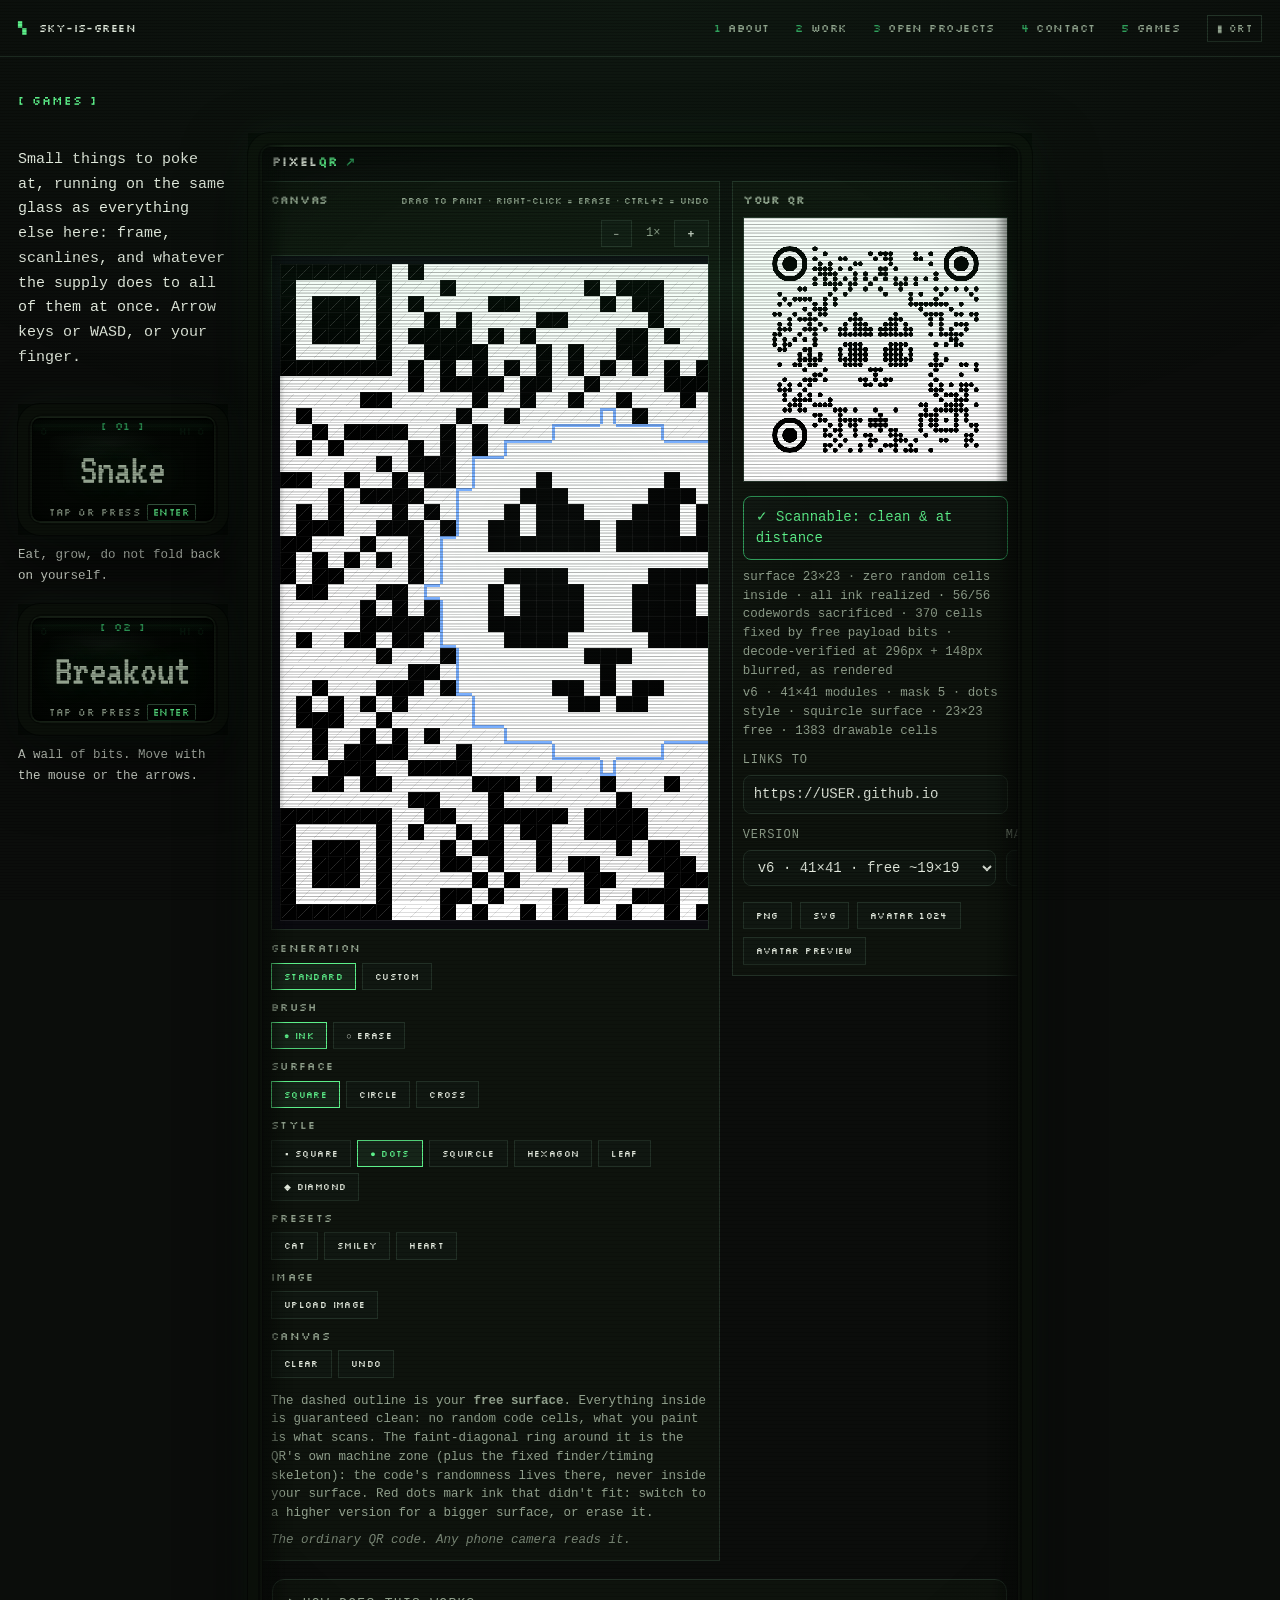
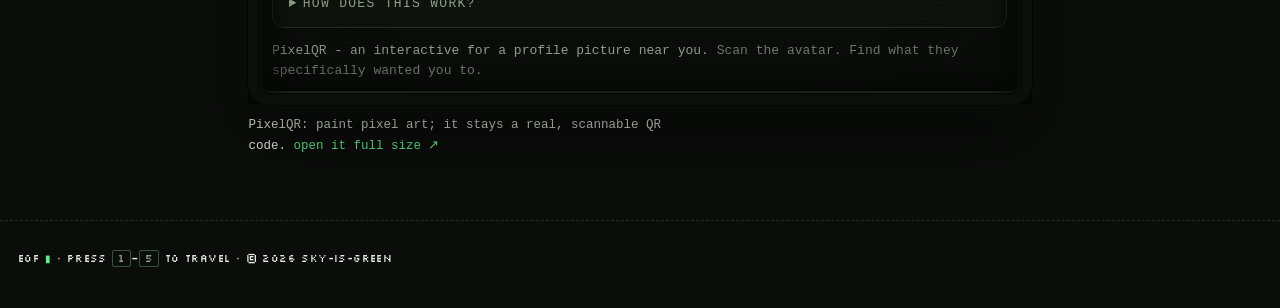
==== games/index.html @ 5f0b4813 "Initial commit: the portfolio, as it stands The site, the PixelQR mirror, the avatar assets and the " ====
<!DOCTYPE html>
<html lang="en" data-page="games">
<head>
<meta charset="utf-8">
<meta name="viewport" content="width=device-width, initial-scale=1">
<title>games · sky-is-green</title>
<meta name="description" content="Small games and toys on the same phosphor glass as the rest of sky-is-green.">
<link rel="stylesheet" href="../styles.css">
</head>
<body>

<a class="skip" href="#games">skip to content</a>

<header class="bar wrap">
  <a class="brand" href="../"><span class="brand-mark" aria-hidden="true">▚</span> sky-is-green</a>
  <nav class="menu" aria-label="main menu">
    <a href="../#about"><span class="num" aria-hidden="true">1</span>about</a>
    <a href="../#work"><span class="num" aria-hidden="true">2</span>work</a>
    <a href="../#open"><span class="num" aria-hidden="true">3</span>open projects</a>
    <a href="../#contact"><span class="num" aria-hidden="true">4</span>contact</a>
    <a href="./" aria-current="page"><span class="num" aria-hidden="true">5</span>games</a>
  </nav>
  <button class="crt-toggle" id="crt-toggle" type="button" aria-pressed="true" title="toggle the CRT look">▮&nbsp;crt</button>
</header>

<main>
  <section class="wrap" id="games" aria-labelledby="sec-games">
    <h2 class="sec-label" id="sec-games"><span aria-hidden="true">[</span> games <span aria-hidden="true">]</span></h2>
    <div class="cade">
      <div class="cade-games">
      <p class="dim cade-intro">
        Small things to poke at, running on the same glass as everything else here: frame, scanlines,
        and whatever the supply does to all of them at once. Arrow keys or WASD, or your finger.
      </p>
      <article class="cab" id="cab-snake">
        <div class="scr" data-game="snake">
          <canvas class="cab-canvas" width="320" height="200" aria-label="snake"></canvas>
          <div class="cab-hud" aria-hidden="true"><span class="hud-score">0</span> <span class="hud-hi">HI 0</span></div>
          <div class="cab-plate">
            <span class="plate-num">[ 01 ]</span>
            <h3 class="plate-title">Snake</h3>
            <p class="cab-hint">tap or press <span class="key">enter</span></p>
          </div>
        </div>
        <p class="cab-foot dim">Eat, grow, do not fold back on yourself.</p>
      </article>

      <article class="cab" id="cab-breakout">
        <div class="scr" data-game="breakout">
          <canvas class="cab-canvas" width="320" height="200" aria-label="breakout"></canvas>
          <div class="cab-hud" aria-hidden="true"><span class="hud-score">0</span> <span class="hud-hi">HI 0</span></div>
          <div class="cab-plate">
            <span class="plate-num">[ 02 ]</span>
            <h3 class="plate-title">Breakout</h3>
            <p class="cab-hint">tap or press <span class="key">enter</span></p>
          </div>
        </div>
        <p class="cab-foot dim">A wall of bits. Move with the mouse or the arrows.</p>
      </article>
      </div>

    <article class="cab cab-wide" id="cab-pixelqr">
      <div class="scr" data-game="pixelqr">
        <!-- src is set by games.js once the path is known to answer: a frame
             that points at a missing project page just shows GitHub's 404 -->
        <iframe class="cab-frame" data-src="../../pixelqr/" title="PixelQR: paint pixel art that is a real, scannable QR code"></iframe>
        <p class="cab-fallback dim"></p>
      </div>
      <p class="cab-foot dim">
        <strong>PixelQR</strong>: paint pixel art; it stays a real, scannable QR code.
        <span class="cab-return">Tap it to bring it back to the middle.</span>
        <a href="../../pixelqr/" target="_blank" rel="noopener">open it full size ↗</a>
      </p>
    </article>
    </div>
  </section>
</main>

<footer class="wrap">
  <p class="eof dim">EOF<span class="cursor" aria-hidden="true">▮</span> · press <span class="key">1</span>–<span class="key">5</span> to travel · © <span id="year"></span> sky-is-green</p>
</footer>

<script src="../screen.js"></script>
<script src="games.js"></script>
</body>
</html>
---- styles.css ----
/* sky-is-green — retro / low-bit theme
   phosphor green on near-black, terminal type, scanlines, a DOS menu,
   and a Fallout-style project tumbler */

/* ---------- fonts (self-hosted, OFL) ---------- */
@font-face { font-family: 'vt323'; src: url('assets/fonts/vt323-400.woff2') format('woff2'); font-weight: 400; font-display: swap; }
@font-face { font-family: 'silkscreen'; src: url('assets/fonts/silkscreen-400.woff2') format('woff2'); font-weight: 400; font-display: swap; }
@font-face { font-family: 'silkscreen'; src: url('assets/fonts/silkscreen-700.woff2') format('woff2'); font-weight: 700; font-display: swap; }

/* ---------- tokens ---------- */
:root {
  --bg: #0b0d0b;
  --bg-panel: #0e130d;
  --ink: #e4ebdf;
  --ink-dim: #93a38f;
  --acc: #5df08a;
  --acc-deep: #2f9e5b;
  --line: #223026;
  --line-bright: #35543e;
  --mono: ui-monospace, 'SFMono-Regular', Menlo, Consolas, 'Liberation Mono', monospace;
  --display: 'vt323', var(--mono);
  --label: 'silkscreen', var(--mono);
  color-scheme: dark;
}

/* ---------- base ---------- */
* { box-sizing: border-box; }
html { scroll-behavior: smooth; }
body {
  margin: 0;
  background: var(--bg);
  color: var(--ink);
  font: 15px/1.65 var(--mono);
}
.wrap { max-width: 920px; margin-inline: auto; padding-inline: clamp(16px, 4vw, 32px); }
a { color: var(--acc); text-decoration: none; }
a:hover { text-decoration: underline; text-underline-offset: 3px; }
::selection { background: var(--acc); color: #06120a; }
:focus-visible { outline: 2px dashed var(--acc); outline-offset: 3px; border-radius: 2px; }
.skip { position: absolute; left: -9999px; top: 0; background: var(--acc); color: #06120a; padding: 8px 14px; z-index: 50; font-family: var(--label); font-size: 11px; }
.skip:focus { left: 8px; top: 8px; }

/* scrollbar */
::-webkit-scrollbar { width: 10px; height: 10px; }
::-webkit-scrollbar-track { background: var(--bg); }
::-webkit-scrollbar-thumb { background: var(--line); border: 2px solid var(--bg); }
::-webkit-scrollbar-thumb:hover { background: var(--line-bright); }

/* CRT: scanlines + a whisper of glow (toggleable) */
body::after {
  content: '';
  position: fixed; inset: 0; pointer-events: none; z-index: 40;
  background: repeating-linear-gradient(to bottom, rgba(0, 0, 0, 0) 0 2px, rgba(0, 0, 0, 0.18) 2px 3px);
}
body::before {
  content: '';
  position: fixed; inset: 0; pointer-events: none; z-index: 39;
  background: radial-gradient(120% 90% at 50% 0%, rgba(93, 240, 138, 0.05), transparent 60%);
}
html.crt-off body::after, html.crt-off body::before { display: none; }
@media (prefers-contrast: more) { body::after, body::before { display: none; } }

/* ---------- header: DOS menu bar ---------- */
.bar {
  display: flex; align-items: center; flex-wrap: wrap; gap: 10px 16px;
  padding-block: 12px; border-bottom: 1px solid var(--line);
}
.brand { font-family: var(--label); font-size: 11px; color: var(--ink); letter-spacing: 0.04em; }
.brand:hover { text-decoration: none; color: var(--acc); }
.brand-mark { color: var(--acc); margin-right: 6px; }
.menu { display: flex; flex-wrap: wrap; gap: 4px; margin-left: auto; font-family: var(--label); font-size: 11px; }
.menu a {
  color: var(--ink-dim); padding: 6px 10px; letter-spacing: 0.04em;
  border: 1px solid transparent;
}
.menu a:hover { color: var(--acc); border-color: var(--acc-deep); text-decoration: none; }
.menu a .num { color: var(--acc-deep); margin-right: 7px; }
.crt-toggle {
  font-family: var(--label); font-size: 10px; letter-spacing: 0.04em;
  color: var(--ink-dim); background: none; border: 1px solid var(--line);
  padding: 6px 9px; cursor: pointer;
}
.crt-toggle:hover { color: var(--acc); border-color: var(--acc-deep); }
.crt-toggle[aria-pressed="false"] { color: var(--acc-deep); }

/* ---------- hero ----------
   The hero is as tall as what is in it: the prompt, the title and the portrait,
   with the tag lists just under them, all one block. It used to be stretched to
   fill the first screen, which put the tags a long way below the portrait and
   then left the rest of the screen empty before the dashed divider — the
   padding here is the shared `section` 34px for the same reason, so the divider
   sits as far below the tags as it does above the next heading. The portrait is
   centred against the title rather than against a block, which is why the
   skills are not in the row it lives in — with them in there the row grew to
   500px and the portrait sat low. */
.hero {
  display: grid;
  gap: clamp(24px, 4vh, 44px);
}
.hero-in {
  display: grid; grid-template-columns: 1fr auto;
  gap: clamp(20px, 5vw, 48px); align-items: center;
}
.hero-text { min-width: 0; }
.hello { font-family: var(--label); font-size: 12px; color: var(--ink-dim); margin: 0 0 10px; }
.prompt { color: var(--acc); }
.hero h1 {
  font-family: var(--display); font-weight: 400; margin: 0 0 14px;
  font-size: clamp(30px, 5.4vw, 47px); line-height: 1.06; letter-spacing: 0.01em;
  text-shadow: 0 0 22px rgba(93, 240, 138, 0.28);
}
.hero .sub { color: var(--ink-dim); margin: 0; font-size: 14px; }
.avatar { margin: 0; text-align: center; }
.avatar img {
  display: block; width: clamp(208px, 24vw, 320px); height: auto;
  border: 1px solid var(--line); padding: 8px; background: var(--bg-panel);
}
.avatar figcaption { margin-top: 10px; font-size: 12px; color: var(--ink-dim); }
.scan-line { display: block; font-family: var(--label); font-size: 11px; color: var(--acc); margin-bottom: 4px; letter-spacing: 0.06em; }
@media (max-width: 720px) {
  .hero-in { grid-template-columns: 1fr; }
  .avatar { justify-self: center; order: 2; }
  /* the caption is wider than the portrait, and the figure is centred as a
     whole — so the image needs centring inside it too, or it sits left */
  .avatar img { margin-inline: auto; width: 208px; height: 208px; }
}

/* ---------- skills ---------- */
/* The group is the boxed thing and the tags under it are plain dim text: the
   category is the label, the tags are the detail. The label sits on its own
   line above its tags, so a long list of concepts can start at the block's own
   left edge; the tags sit in their own element (`div.tags`) so the ones that
   wrap hang under the first tag rather than under the box. */
.skills { display: grid; gap: 14px; }
/* the whole block centres — each group's label and its tags — matching the
   page below the hero */
.skills .row { display: grid; justify-items: center; gap: 6px; }
.skills .tags { display: flex; flex-wrap: wrap; justify-content: center; gap: 6px 0; }
.skills .g {
  font-family: var(--label); font-size: 9px; color: var(--ink); text-transform: uppercase;
  border: 1px solid var(--line-bright); padding: 4px 8px; text-align: center;
}
/* a dash between the tags rather than a bare gap: the row reads as one line of
   separated words. The dash belongs to the tag it follows, so a wrap leaves it
   at the end of the line rather than opening the next one with it. A tag never
   breaks inside itself, so a dash never lands alone. */
.skills .chip.static { white-space: nowrap; }
.skills .chip.static:not(:last-child)::after {
  content: '-'; margin-inline: 6px; color: var(--line-bright);
}

/* ---------- chips ---------- */
.chip {
  font-family: var(--label); font-size: 10px; text-transform: uppercase; letter-spacing: 0.03em;
  color: var(--ink-dim); background: transparent; border: 1px solid var(--line);
  padding: 4px 8px; cursor: pointer;
}
.chip:hover { color: var(--acc); border-color: var(--acc-deep); }
.chip.active { background: var(--acc); border-color: var(--acc); color: #06120a; }
/* the skills' tags are not filters: no box and no hover, just quiet text */
.chip.static { cursor: default; border: 0; background: none; padding: 4px 0; }
.chip.static:hover { color: var(--ink-dim); }

/* ---------- sections ---------- */
section { padding-block: 34px; }
.sec-label {
  font-family: var(--label); font-size: 12px; font-weight: 400; letter-spacing: 0.08em;
  color: var(--acc); margin: 0 0 22px; text-transform: uppercase;
}
#about, #work, #open, #contact { border-top: 1px dashed var(--line); }

/* ---------- about ---------- */
/* the paragraphs take the whole column (86ch ≈ the 856px the wrap leaves), so
   the page is as short as the text allows — the request was "wider … which will
   shorten the page-length", 68ch was leaving ~180px of column unused per line */
.about p { margin: 0 auto 16px; max-width: 86ch; }
.about p:first-child { font-size: 16.5px; color: var(--ink); }
.about p + p { color: var(--ink-dim); }

/* ---------- work: 3D drum tumbler (pip-boy style) ---------- */
.filters { display: flex; flex-wrap: wrap; gap: 6px; margin-bottom: 18px; }
.count { font-family: var(--label); font-size: 10px; letter-spacing: 0.04em; margin: 16px 0 0; }

.tumbler { display: flex; gap: 10px; align-items: stretch; }
/* The rail (up/down) is a flex item of its own, so the drum's frame is only
   centred by accident: at 1300px it sat 29px left of the line every other
   centred thing on the page sits on (ticks, count, filters, hero, about). This
   pad mirrors the rail — sizeDrum() measures it — and puts the frame back on
   that line, which is the middle of the drum's window. */
.tum-pad { flex: 0 0 auto; width: var(--rail, 0px); }
/* The scroller and the monitor are siblings. The monitor is positioned against
   this frame and never moves; the scroller only generates scroll input. The
   stage used to sit inside the scroller relying on position: sticky, but
   sticky never applied — .scr's later position: relative wins the cascade, so
   the stage scrolled away with the content and the drum read as a blank gap. */
.tum-frame {
  position: relative;
  flex: 1 1 auto; height: var(--tumh, clamp(380px, 62vh, 560px));
  --tumh: clamp(380px, 62vh, 560px);
}
.tum-viewport {
  position: absolute; inset: 0;
  overflow-y: auto; overflow-x: hidden; scrollbar-width: none;
  cursor: grab; user-select: none; outline: none;
}
.tum-viewport::-webkit-scrollbar { display: none; }
.tum-viewport.dragging { cursor: grabbing; }
.tum-space { height: 0; }
/* The frame's direct-child selector outranks .scr (mounted on the stage by
   screen.js, later in this file, setting position: relative) — without it the
   monitor would collapse to height 0 and the cull would hide every card. */
.tum-frame > .tum-stage {
  position: absolute; inset: 0;
  pointer-events: none;   /* the scroller underneath keeps the wheel and drags */
  --sc: 0.72; /* card draw scale (also read by the bezel/compensation maths) */
  /* The cards ride a cylinder, so the far ones project well outside the frame:
     the monitor is the window they are seen *through*. The scroller used to do
     this clipping by being their ancestor; as siblings it has to be explicit,
     or the neighbours spill over the rest of the page.
     overflow alone clips at the stage's padding box, i.e. the *frame's* box,
     which is 4px outside the opaque bezel — so a sliver of the rolling
     neighbours showed in that gutter, ending in a hard straight cut just
     outside the monitor. The clip below lands on the bezel's outline instead
     (the same 4px inset the bezel itself uses, and its radius), so the cards
     run under the plastic and vanish behind the monitor's edge. */
  overflow: hidden;
  clip-path: inset(var(--frame-inset, 4px) round calc(var(--frame-radius, 15px) + 7px));
}
/* the cylinder itself: the perspective stage the cards roll on.
   There is no top/bottom fade any more — it used to hide the edges of the
   stack, but the cards now butt and the drum continues past the frame, so a
   fade here would just dim the seam it is supposed to hide. The bezel's
   vignette does the softening instead. */
.tum-drum {
  position: absolute; inset: 0;
  perspective: var(--persp, 1900px);
}
/* The card's width is set from app.js so that it projects to exactly the screen
   the frame opens — no part of a card is ever cut off by the frame. */
.slide {
  position: absolute; top: 50%; left: 50%;
  width: var(--card-w, 100%);
  margin-left: calc(var(--card-w, 100%) / -2);
  transform: translateY(-50%) rotateX(var(--a, 0deg)) translateZ(var(--r, 480px)) scale(var(--sc, 0.72));
  backface-visibility: hidden;
  will-change: transform, opacity;
  pointer-events: none;
}
.slide.active { pointer-events: auto; }

/* ---------- the monitor: frame, glass, signal ----------
   Mounted by screen.js on any box: the same chrome runs over the project drum
   and over a game canvas, because all of it is screen-space — it sits *over*
   whatever the screen contains and never needs to know what that is. Sizes come
   from --frame-inset / --bezel so a screen can sit inside a larger box. */
.scr {
  position: relative;
  isolation: isolate;        /* keeps the content's z-index off the rest of the page */
  --frame-inset: 0px;
  --bezel: 12px;
  --frame-radius: 15px;
}
.scr-glass, .scr-glitch {
  position: absolute;
  inset: calc(var(--frame-inset) + var(--bezel));
  border-radius: var(--frame-radius);
  pointer-events: none;
}
/* The frame is inset over the content rather than wrapped around it: its border
   *is* the bezel and its padding box is the visible screen. */
.scr-bezel {
  position: absolute; inset: var(--frame-inset);
  box-sizing: border-box;
  border: var(--bezel) solid #0a0f09;
  border-radius: calc(var(--frame-radius) + 7px);
  pointer-events: none; z-index: 700;
  box-shadow:
    inset 0 0 0 2px #1b271a,
    inset 0 0 0 3px rgba(0, 0, 0, 0.65),
    inset 0 2px 0 rgba(93, 240, 138, 0.07),
    0 0 0 1px #040604,
    0 0 34px rgba(93, 240, 138, 0.05),
    0 26px 64px rgba(0, 0, 0, 0.6);
}
/* the recessed screen: soft all-round edges so the picture glows down into the
   frame instead of meeting a hard edge */
.scr-bezel::before {
  content: ''; position: absolute; inset: -2px; border-radius: var(--frame-radius); pointer-events: none;
  background:
    linear-gradient(90deg, rgba(9, 12, 9, 0.8) 0, rgba(9, 12, 9, 0) 3.5%, rgba(9, 12, 9, 0) 96.5%, rgba(9, 12, 9, 0.8) 100%),
    radial-gradient(120% 120% at 50% 50%, rgba(9, 12, 9, 0) 68%, rgba(9, 12, 9, 0.55) 100%);
  box-shadow: inset 0 0 20px rgba(0, 0, 0, 0.45);
}
html.drum-off .scr-bezel { display: none; }

/* The glass: the curvature of a tube is a property of the screen, not of the
   picture on it, so it must not move when the picture does — and it must not sit
   on the cards, whose top and bottom edges are shared with their neighbours. A
   specular sweep high on the face, and an elliptical falloff that pulls the
   corners in like a raster rather than darkening the edges in straight lines. */
.scr-glass {
  z-index: 640;
  background:
    radial-gradient(46% 24% at 40% 26%, rgba(186, 255, 214, 0.05), transparent 74%),
    radial-gradient(120% 82% at 50% 50%, rgba(2, 5, 2, 0) 62%, rgba(2, 5, 2, 0.5) 100%);
  box-shadow: inset 0 0 30px rgba(0, 0, 0, 0.45);
}
html.crt-off .scr-glass { display: none; }

/* Signal: the monitor's own noise. Screen-space, so it sits on the glass rather
   than on any one card — which is what lets a tear cross a seam. */
.scr-glitch {
  z-index: 660;
  overflow: hidden;
  /* Its own composited layer: the scanlines are a transparent stripe pattern
     over the whole glass, so without this the browser repaints the full area
     every frame as the picture moves underneath — measured at p95 24ms against
     6ms with the layer promoted. */
  will-change: transform;
}
.scr-glitch .scan {
  position: absolute; inset: 0;
  background: repeating-linear-gradient(to bottom, rgba(0, 0, 0, 0) 0 3px, rgba(0, 0, 0, 0.2) 3px 4px);
  opacity: 0.7;
  will-change: transform;
}
.scr-glitch .roll {
  position: absolute; left: 0; right: 0; top: 0; height: 16%;
  background: linear-gradient(180deg, rgba(93, 240, 138, 0), rgba(93, 240, 138, 0.03) 45%, rgba(93, 240, 138, 0.055) 55%, rgba(93, 240, 138, 0));
  animation: scr-roll 9s linear infinite;
}
/* transform, not `top`: an animated offset would relayout and repaint this
   layer every frame, and the layer covers the whole glass */
@keyframes scr-roll { from { transform: translateY(-110%); } to { transform: translateY(730%); } }
/* a jump at this opacity is easy to miss, so it flares as it lands */
.scr-glitch .roll.jumped { filter: brightness(2.4); }
.scr-glitch .tear {
  position: absolute; left: -2%; right: -2%; height: 26px; opacity: 0;
  background: linear-gradient(90deg, rgba(93, 240, 138, 0.07), rgba(255, 255, 255, 0.05) 40%, rgba(93, 240, 138, 0.05));
}
.scr-glitch .tear.on { animation: scr-tear 220ms steps(3, end) 1; }
@keyframes scr-tear {
  0%   { opacity: 0; transform: translateX(0); }
  20%  { opacity: 1; transform: translateX(-7px); }
  55%  { opacity: 0.7; transform: translateX(5px); }
  100% { opacity: 0; transform: translateX(0); }
}
html.crt-off .scr-glitch { display: none; }

/* magnetic interference: the picture is yanked to the right and sheared, then
   snaps back. Keyframes rather than a transition so it can be retriggered at
   any moment and still recover cleanly. */
.scr .interfere { animation: scr-interfere 240ms steps(6, end) 1; }
@keyframes scr-interfere {
  0%   { transform: none; }
  16%  { transform: translateX(22px) skewX(-5deg) scaleX(1.02); }
  33%  { transform: translateX(26px) skewX(-6deg) scaleX(1.02); }
  50%  { transform: translateX(10px) skewX(-2deg); }
  70%  { transform: translateX(-6px) skewX(1.5deg); }
  85%  { transform: translateX(3px) skewX(-0.5deg); }
  100% { transform: none; }
}
/* the whole glass lifts for one frame as the interference hits */
.scr-glitch.flashed { filter: brightness(1.6); }
@media (prefers-reduced-motion: reduce) {
  .scr .interfere { animation: none; }
  .scr-glitch .roll { animation: none; }
  .scr-glitch .tear { display: none; }
}

/* ---------- cards: little CRT faces ----------
   The face is deliberately symmetric top to bottom: the cards now butt edge to
   edge, so the bottom edge of one is physically the top edge of the next, and
   anything asymmetric (a sheen anchored near the top, a bottom-only inner
   shadow, a drop shadow under the card) shows up as a band across the seam. */
.slide-card {
  position: relative;
  height: var(--card-h, 460px);
  border-radius: 6px;
  padding: 15px 34px;
  /* how much of the record's own type scale this face has room for, set per
     card by fitRecords() in app.js */
  --rec: 1;
  /* The CRT silhouette: top and bottom edges bow outward (see crtPath in
     app.js). The sides are off-screen, so only those two edges need the bow —
     and because every card bows identically, adjacent edges follow the same
     curve, overlapping slightly instead of separating at the middle. */
  clip-path: var(--crt-path, none);
  overflow: hidden;   /* a long record is clipped at the face, never spills */
}
.slide-card { --narrow: 0.88; }
/* relative, so the record paints above .face: a positioned layer paints after
   non-positioned content, whatever the tree order says */
.slide-inner { position: relative; }

/* The surface. A card that is not the one in front draws narrower, so the drum
   reads as a lit panel between two set-back ones; because it is a layer of its
   own, narrowing it never touches the text. The side gradients curve it into
   shadow, and the matching top/bottom shadows put a groove at the seam where
   two faces meet. */
.face {
  position: absolute; inset: 0;
  border: 1px solid #1c2b1f;
  transform: scaleX(var(--narrow, 0.88));
  transition: transform 170ms linear;
  /* slightly convex glass: a centre-bright phosphor field, with the highlight
     in the middle rather than near the top */
  background:
    radial-gradient(92% 58% at 50% 50%, rgba(93, 240, 138, 0.05), transparent 64%),
    radial-gradient(150% 135% at 50% 50%, #131d13 0%, #0e140d 60%, #080c07 100%);
  box-shadow:
    inset 0 0 0 1px rgba(93, 240, 138, 0.035),
    inset 0 0 46px rgba(0, 0, 0, 0.5),
    inset 0 12px 20px -12px rgba(0, 0, 0, 0.85),
    inset 0 -12px 20px -12px rgba(0, 0, 0, 0.85);
}
.face::after {
  content: ''; position: absolute; inset: 0;
  background: linear-gradient(90deg,
    rgba(4, 7, 4, 0.92) 0, rgba(4, 7, 4, 0.45) 4%, rgba(4, 7, 4, 0) 13%,
    rgba(4, 7, 4, 0) 87%, rgba(4, 7, 4, 0.45) 96%, rgba(4, 7, 4, 0.92) 100%);
}
.slide.awake .slide-card { --narrow: 1; }
.slide.awake .face { border-color: var(--line-bright); }
.slide.awake .slide-card::before, .slide.awake .slide-card::after {
  content: ''; position: absolute; width: 12px; height: 12px; border: 2px solid var(--acc-deep); pointer-events: none;
}
.slide.awake .slide-card::before { top: -2px; left: -2px; border-right: 0; border-bottom: 0; }
.slide.awake .slide-card::after { bottom: -2px; right: -2px; border-left: 0; border-top: 0; }
.slide-card .head { display: flex; justify-content: space-between; align-items: baseline; margin-bottom: calc(6px * var(--rec)); }
.head-right { display: flex; gap: calc(10px * var(--rec)); align-items: baseline; }

/* ---------- standby: what a card shows until it is the one in front ----------
   Number and title alone, at the top of the face — the only part of a
   neighbour you can see while rolling is its first/last ~44px, so a vertically
   centred title would never be glimpsed coming in. The bar at the foot gives
   the outgoing edge something to show. */
.plate {
  position: absolute; inset: 0;
  display: flex; flex-direction: column; align-items: center;
  padding: 20px 0 26px;
  transition: opacity 160ms linear;
}
.plate-num { font-family: var(--label); font-size: 11px; color: var(--acc-deep); letter-spacing: 0.08em; margin-bottom: 6px; }
.plate-title {
  font-family: var(--display); font-weight: 400; margin: 0;
  font-size: clamp(30px, 3.4vw, 50px); line-height: 1;
  color: var(--ink-dim); text-align: center;
  text-shadow: 0 0 30px rgba(93, 240, 138, 0.18);
}
.plate-foot { margin-top: auto; display: flex; gap: 5px; align-items: flex-end; height: 12px; }
.plate-foot i { width: 9px; background: var(--acc-deep); opacity: 0.5; }
.plate-foot i:nth-child(1) { height: 12px; }
.plate-foot i:nth-child(2) { height: 7px; opacity: 0.34; }
.plate-foot i:nth-child(3) { height: 10px; opacity: 0.44; }
.plate-foot i:nth-child(4) { height: 5px; opacity: 0.26; }
.plate-foot i:nth-child(5) { height: 9px; opacity: 0.4; }
.plate-foot i:nth-child(6) { height: 6px; opacity: 0.3; }
.plate-foot i:nth-child(7) { height: 11px; opacity: 0.46; }
.slide.awake .plate { opacity: 0; }

/* awake: the record, generated on view */
.body { transition: opacity 220ms linear; }
.slide:not(.awake) .body { opacity: 0; }
/* the readout row rides the same `--rec` scale as the record: the badge and the
   tok/s readout share a 244px-wide face with the number, and at full size they
   wrap onto a second line (and make the head 16px taller) on a phone */
.gen-rate { font-family: var(--label); font-size: calc(9px * var(--rec)); letter-spacing: 0.05em; color: var(--acc-deep); }
.gen-rate.gen::after { content: '▮'; margin-left: 4px; animation: gen-blink 700ms steps(1, end) infinite; }
@keyframes gen-blink { 50% { opacity: 0; } }
.proj-num { font-family: var(--label); font-size: calc(11px * var(--rec)); color: var(--acc-deep); letter-spacing: 0.06em; }
.proj-num .star { color: var(--acc); }
.kind-badge {
  font-family: var(--label); font-size: calc(9px * var(--rec)); letter-spacing: 0.05em; text-transform: uppercase;
  color: var(--acc); border: 1px dashed var(--acc-deep); padding: calc(2px * var(--rec)) calc(7px * var(--rec));
}
/* The record. Every size here is multiplied by the card's `--rec` (1 unless
   fitRecords() in app.js had to shrink it): a record that is too long for the
   face is shown smaller, rather than run off the bottom of the card. Margins
   take the same factor, so the shape of the record is unchanged. */
.proj-title { font-family: var(--display); font-size: calc(clamp(26px, 3.8vw, 34px) * var(--rec)); font-weight: 400; margin: 0 0 calc(4px * var(--rec)); line-height: 1.05; }
.proj-title a { color: var(--ink); }
.proj-title a:hover { color: var(--acc); text-decoration: none; }
.proj-hook { font-size: calc(15px * var(--rec)); margin: calc(8px * var(--rec)) 0 calc(12px * var(--rec)); color: var(--ink); max-width: 60ch; line-height: 1.55; }
.proj-bullets { margin: 0 0 calc(14px * var(--rec)); padding: 0; list-style: none; max-width: 60ch; }
.proj-bullets li { position: relative; padding-left: calc(18px * var(--rec)); margin-bottom: calc(6px * var(--rec)); color: var(--ink-dim); font-size: calc(13.5px * var(--rec)); line-height: 1.55; }
.proj-bullets li::before { content: '·'; position: absolute; left: 4px; color: var(--acc); }
.proj-tags { display: flex; flex-wrap: wrap; gap: 6px; margin-bottom: calc(12px * var(--rec)); }
.proj-links { display: flex; flex-wrap: wrap; gap: calc(16px * var(--rec)); font-family: var(--label); font-size: 10px; text-transform: uppercase; letter-spacing: 0.04em; }
.proj-links a::after { content: ' ↗'; color: var(--acc-deep); }
/* short windows used to shrink the record by a fixed amount; the measured fit
   does that now, and only when the record actually needs it */
@media (max-width: 620px) { .slide-card { padding: 16px 16px 18px; } }

.tum-side { display: flex; flex-direction: column; justify-content: center; gap: 10px; }
.tum-btn {
  font-family: var(--label); font-size: 13px; color: var(--acc);
  background: none; border: 0; cursor: pointer; padding: 8px 6px; letter-spacing: 0.04em;
}
.tum-btn:hover { color: var(--ink); }

/* A phone cannot spare a rail's width (48px + the gap) beside the drum: at
   390px that left the screen at 229px — inside the 200px floor the drum sizes
   itself to — and Scion's record lost a bullet there. Under 880px the rail
   moves *under* the frame as a pair of buttons instead: the frame takes the
   whole column (centred on the line by being the whole column, so the pad is
   redundant and goes), and the screen gets its 117px back. */
@media (max-width: 880px) {
  .tumbler { flex-wrap: wrap; }
  .tum-pad { display: none; }
  .tum-frame { flex: 1 1 100%; }
  .tum-side { flex-direction: row; gap: 4px; margin: 4px auto 0; }
}

.ticks { display: flex; flex-wrap: wrap; gap: 2px 6px; justify-content: center; margin-top: 16px; }
.tick {
  font-family: var(--label); font-size: 10px; letter-spacing: 0.05em;
  color: var(--ink-dim); background: none; border: 0; border-bottom: 1px solid transparent;
  padding: 3px 5px; cursor: pointer;
}
.tick:hover { color: var(--ink); }
.tick.active { color: var(--acc); border-bottom-color: var(--acc); }

/* ---------- open projects: the drum's cards, slid sideways ----------
   Same face, same record, same monitor — the motion is the only difference.
   Nothing rolls: this is a scroll-snap track with one card centred at a time
   and a sliver of each neighbour left showing, so the strip reads as a strip.
   The centred card is the awake one; the slivers hold their standby plates,
   exactly as the cards off the front of the drum do.

   The track is inset by the bezel's own width (its 4px inset plus its 12px
   border), so a card is never covered by the plastic and a sliver is cut
   exactly at the screen's opening rather than under the frame.

   --peek is how much of a neighbour shows. Each slide carries half the gap as
   padding and the track carries a spacer at either end of the same width, so
   the first and last cards centre like the one in the middle: the spacer is
   (track - card - gap) / 2, which comes out as peek less the half-gap. */
.caro {
  position: relative;
  --gap: clamp(8px, 1.2vw, 18px);
  --peek: clamp(30px, 5vw, 54px);
  --caro-w: calc(100% - 2 * var(--peek));
  --card-h: clamp(360px, 54vh, 460px);
  height: calc(var(--card-h) + 32px);
  text-align: left;   /* the records read left, the way the drum's do */
}
.caro-track {
  position: absolute; inset: 16px;
  display: flex; align-items: stretch;
  overflow-x: auto; overflow-y: hidden;
  border-radius: 10px;             /* the bezel's inner radius, 22 - 12 */
  scroll-snap-type: x mandatory;
  scrollbar-width: none;
  cursor: grab;
  outline: none;
}
.caro-track::-webkit-scrollbar { display: none; }
.caro-track.dragging { cursor: grabbing; scroll-snap-type: none; }
.caro-track::before, .caro-track::after {
  content: ''; flex: 0 0 calc((100% - var(--caro-w) - var(--gap)) / 2);
}
.caro .slide {
  position: relative; top: auto; left: auto;
  flex: 0 0 calc(var(--caro-w) + var(--gap));
  width: auto; margin: 0;
  padding-inline: calc(var(--gap) / 2);
  transform: none;
  scroll-snap-align: center;
}
/* no cylinder here, so a neighbour is not narrower: on the drum only the front
   card is a lit panel; on the strip every card is square on */
.caro .slide-card { --narrow: 1; }
/* and nothing curves: a neighbour is a panel the screen happens to cut off, so
   its sides are only half in shadow — dark enough to read as the far edge of
   the glass, light enough that the sliver reads as a panel rather than a gap.
   The brightness lives out at the edges rather than in the middle, because a
   sliver is all edge and no middle. */
.caro .face {
  background:
    radial-gradient(92% 58% at 50% 50%, rgba(93, 240, 138, 0.05), transparent 64%),
    radial-gradient(150% 135% at 50% 50%, #131d13 0%, #101a10 58%, #0e170e 100%);
}
.caro .face::after {
  background: linear-gradient(90deg,
    rgba(4, 7, 4, 0.45) 0, rgba(4, 7, 4, 0.2) 5%, rgba(4, 7, 4, 0) 14%,
    rgba(4, 7, 4, 0) 86%, rgba(4, 7, 4, 0.2) 95%, rgba(4, 7, 4, 0.45) 100%);
}
/* with clones at both ends the peek comes from the neighbouring card, so the
   spacers that centred the first/last card in the finite layout are not needed */
.caro.has-wrap .caro-track::before,
.caro.has-wrap .caro-track::after { display: none; }
.caro-side { display: flex; justify-content: center; gap: 4px; margin-top: 8px; }

/* ---------- contact: a relay address, so the inbox stays private ----------
   The address on this page is a Firefox Relay alias: mail sent to it is
   forwarded to the real inbox, and the inbox itself is in no file in this
   repo — only the alias is published. */
.contact { display: grid; justify-items: center; gap: 20px; }
.contact-intro { max-width: 64ch; margin: 0; color: var(--ink-dim); }
.contact-box {
  display: grid; justify-items: center; gap: 10px;
  width: min(100%, 62ch);
  border: 1px dashed var(--line-bright);
  background: var(--bg-panel);
  padding: 18px 22px 16px;
}
.contact-label {
  font-family: var(--label); font-size: 10px; letter-spacing: 0.08em;
  text-transform: uppercase; color: var(--ink-dim);
}
.contact-addr {
  font-family: var(--display); font-size: clamp(20px, 4.4vw, 32px); line-height: 1.25;
  color: var(--acc); word-break: break-all; text-align: center;
  text-shadow: 0 0 18px rgba(93, 240, 138, 0.25);
}
.contact-addr:hover { text-decoration: underline; text-underline-offset: 4px; }
.contact-actions { display: flex; flex-wrap: wrap; gap: 8px; justify-content: center; }
.contact-btn {
  font-family: var(--label); font-size: 11px; letter-spacing: 0.04em; text-transform: uppercase;
  color: var(--acc); background: none; border: 1px solid var(--line-bright);
  padding: 6px 11px; cursor: pointer;
}
.contact-btn:hover { border-color: var(--acc); color: var(--ink); }
.contact-btn:focus-visible { outline: 2px dashed var(--acc); outline-offset: 2px; }
.contact-note { max-width: 64ch; margin: 0; font-size: 13px; color: var(--ink-dim); }

/* ---------- footer ---------- */
footer { border-top: 1px dashed var(--line); margin-top: 30px; padding-block: 30px 40px; }
.links { display: flex; flex-wrap: wrap; gap: 18px; font-family: var(--label); font-size: 11px; text-transform: uppercase; letter-spacing: 0.04em; margin-bottom: 16px; }
.eof { font-family: var(--label); font-size: 10px; letter-spacing: 0.04em; margin: 0; }
.key { font-family: var(--label); font-size: 10px; border: 1px solid var(--line-bright); padding: 1px 5px; border-radius: 2px; color: var(--ink-dim); }
.cursor { display: inline-block; margin-left: 6px; color: var(--acc); animation: blink 1.1s steps(1) infinite; }
@keyframes blink { 50% { opacity: 0; } }
@media (prefers-reduced-motion: reduce) { .cursor { animation: none; } html { scroll-behavior: auto; } }

/* flash target when jumped to */
@keyframes flash { from { outline: 2px solid var(--acc); outline-offset: 4px; } to { outline: 2px solid transparent; outline-offset: 4px; } }
.flash { animation: flash 1.4s ease-out 1; }
@media (prefers-reduced-motion: reduce) { .flash { animation: none; } }

/* ---------- centred from the about down ----------
   The hero opens flush left; below it the page reads centred — headings,
   prose, the filters, the monitors and the footer. Scoped by id deliberately:
   the games page reuses the footer but not these ids, so it keeps its own
   left-aligned chrome. One thing still reads left even here: what is *inside*
   a card. A record's bullets are marked with absolutely positioned glyphs and a
   centred line leaves those stranded at the card's edge, so the carousel and
   the drum both keep their own records flush left. */
#about, #work, #open, #contact, #colophon { text-align: center; }
.tumbler, .caro { text-align: left; }
.filters { justify-content: center; }
.links { justify-content: center; }

/* ---------- games: cabinets on the same glass ----------
   This page is wider than the reading sections: the toy in the right column is
   an application, and it needs the room. */
html[data-page="games"] .wrap { max-width: none; padding-inline: clamp(12px, 1.4vw, 26px); }

   Each cabinet is a .scr (screen.js mounts the frame, glass and signal on it),
   holding a small fixed-size canvas that CSS scales up. image-rendering keeps
   the phosphor dots square instead of blurring them. */
.cade-intro { max-width: 100%; margin: 0 0 22px; }
.cade {
  display: grid;
  /* the games are a rail at the left edge of the screen and the toy is the
     stage. The third column is empty and deliberately the same width as the
     rail: with one on each side the stage ends up centred on the *screen*
     rather than pushed off to the right by the rail. */
  grid-template-columns: var(--rail) minmax(0, 1fr) var(--rail);
  gap: clamp(14px, 1.6vw, 28px);
  align-items: start;
}
.cade-games { display: grid; gap: 18px; }
.cade { --rail: clamp(210px, 16vw, 290px); }
@media (max-width: 880px) {
  .cade { grid-template-columns: 1fr; }
  .cab .scr { aspect-ratio: 16 / 9; }
}

.cab { margin: 0; }
/* A finger cannot hover, so the two playable screens own the gesture: without
   this the browser claims a drag for scrolling and cancels the pointer before
   the paddle or the swipe ever hears about it. The toy's screen is left alone —
   it needs to scroll. */
.scr[data-game="snake"], .scr[data-game="breakout"] { touch-action: none; }
.cab .scr {
  aspect-ratio: 8 / 5;
  background: #050805;
  outline: none;
}
.cab .scr:focus-visible { outline: 2px dashed var(--acc); outline-offset: 4px; }
.cab-canvas {
  position: absolute;
  inset: calc(var(--frame-inset, 0px) + var(--bezel, 12px));
  width: calc(100% - 2 * (var(--frame-inset, 0px) + var(--bezel, 12px)));
  height: calc(100% - 2 * (var(--frame-inset, 0px) + var(--bezel, 12px)));
  image-rendering: pixelated;
  cursor: crosshair;
}
.cab-hud {
  position: absolute; z-index: 5;
  top: calc(var(--frame-inset, 0px) + var(--bezel, 12px) + 8px);
  left: calc(var(--frame-inset, 0px) + var(--bezel, 12px) + 10px);
  right: calc(var(--frame-inset, 0px) + var(--bezel, 12px) + 10px);
  display: flex; justify-content: space-between;
  font-family: var(--label); font-size: 10px; letter-spacing: 0.06em;
  color: var(--acc-deep); pointer-events: none;
}
.cab-plate {
  position: absolute; inset: calc(var(--frame-inset, 0px) + var(--bezel, 12px));
  z-index: 5;
  display: flex; flex-direction: column; align-items: center; justify-content: center; gap: 8px;
  text-align: center;
  background: radial-gradient(120% 90% at 50% 40%, rgba(6, 10, 6, 0.86), rgba(4, 7, 4, 0.96));
  transition: opacity 220ms linear;
}
.scr.playing .cab-plate { opacity: 0; pointer-events: none; }
.cab-hint { margin: 4px 0 0; font-family: var(--label); font-size: 10px; letter-spacing: 0.05em; color: var(--ink-dim); }
.cab-hint .key { color: var(--acc); border-bottom: 1px solid var(--acc-deep); padding-bottom: 1px; }
.cab-foot { margin: 10px 0 0; font-size: 12.5px; max-width: 60ch; }
.cab-foot strong { color: var(--ink); font-weight: 400; }

/* the embedded toy: its own document, drawn inside the same frame */
.cab-wide { margin-top: 0; justify-self: center; width: min(100%, 1240px); }
.cab-wide .scr { aspect-ratio: auto; height: min(88vh, 920px); }
.cab-frame {
  position: absolute;
  inset: calc(var(--frame-inset, 0px) + var(--bezel, 12px));
  width: calc(100% - 2 * (var(--frame-inset, 0px) + var(--bezel, 12px)));
  height: calc(100% - 2 * (var(--frame-inset, 0px) + var(--bezel, 12px)));
  border: 0; background: #0b0d0b;
}
/* The toy lives in its own repository and is served from its own project page,
   which can genuinely be absent. A frame that cannot load still fires `load` —
   on GitHub's 404 page — so games.js checks the status and, when it is not
   there, swaps the frame for this note: an honest notice in the bezel beats a
   404 presented as if it were the toy. The class lands on the screen itself
   (cab.el is the .scr), matching how .scr.playing works. */
.cab-fallback { display: none; }
.scr.missing .cab-frame { display: none; }
.scr.missing .cab-fallback {
  display: block;
  position: absolute;
  inset: calc(var(--frame-inset, 0px) + var(--bezel, 12px));
  margin: 0; padding: 24px;
  font-size: 13px; line-height: 1.7; max-width: 60ch;
}
.cab .scr.missing { aspect-ratio: 16 / 7; height: auto; }

/* One screen at a time sits in the middle of the arcade, and a screen that is
   in use takes it: start a game and it swaps into the stage, while the toy drops
   into the empty right-hand rail — the same width as the left one, which is what
   keeps the stage centred on the screen rather than on the space beside the
   rail. Only the games move in the DOM (games.js); a canvas keeps its pixels
   across a move, but reparenting the toy's frame would reload it and throw the
   drawing away, so the toy is placed by these rules instead. The class names
   come and go either way, which is why the placement lives here and not in a
   style attribute.

   Under the single-column breakpoint there is no rail to swap into and every
   screen is already the full width of the screen, so none of it applies — the
   toy keeps .cab-wide and simply sits in the stack where it is. */
@media (min-width: 881px) {
  .cade.cade-swapped .cade-games { grid-column: 1; grid-row: 1; }
  .cade.cade-swapped .cab-staged {
    grid-column: 2; grid-row: 1;
    justify-self: center; width: min(100%, 1240px);
  }
  .cade.cade-swapped .cab-railed {
    grid-column: 3; grid-row: 1;
    justify-self: stretch; width: auto;
  }
  /* the rail is a strip of small fixed-aspect plates: the fitted height and the
     stage sizing of .cab-wide do not belong in it */
  .cade.cade-swapped .cab-railed .scr { aspect-ratio: 8 / 5; height: auto; }
  .cade.cade-swapped .cab-railed .cab-return { display: inline; }
}
/* how the toy gets back to the middle, said where it is only true */
.cab-return { display: none; }
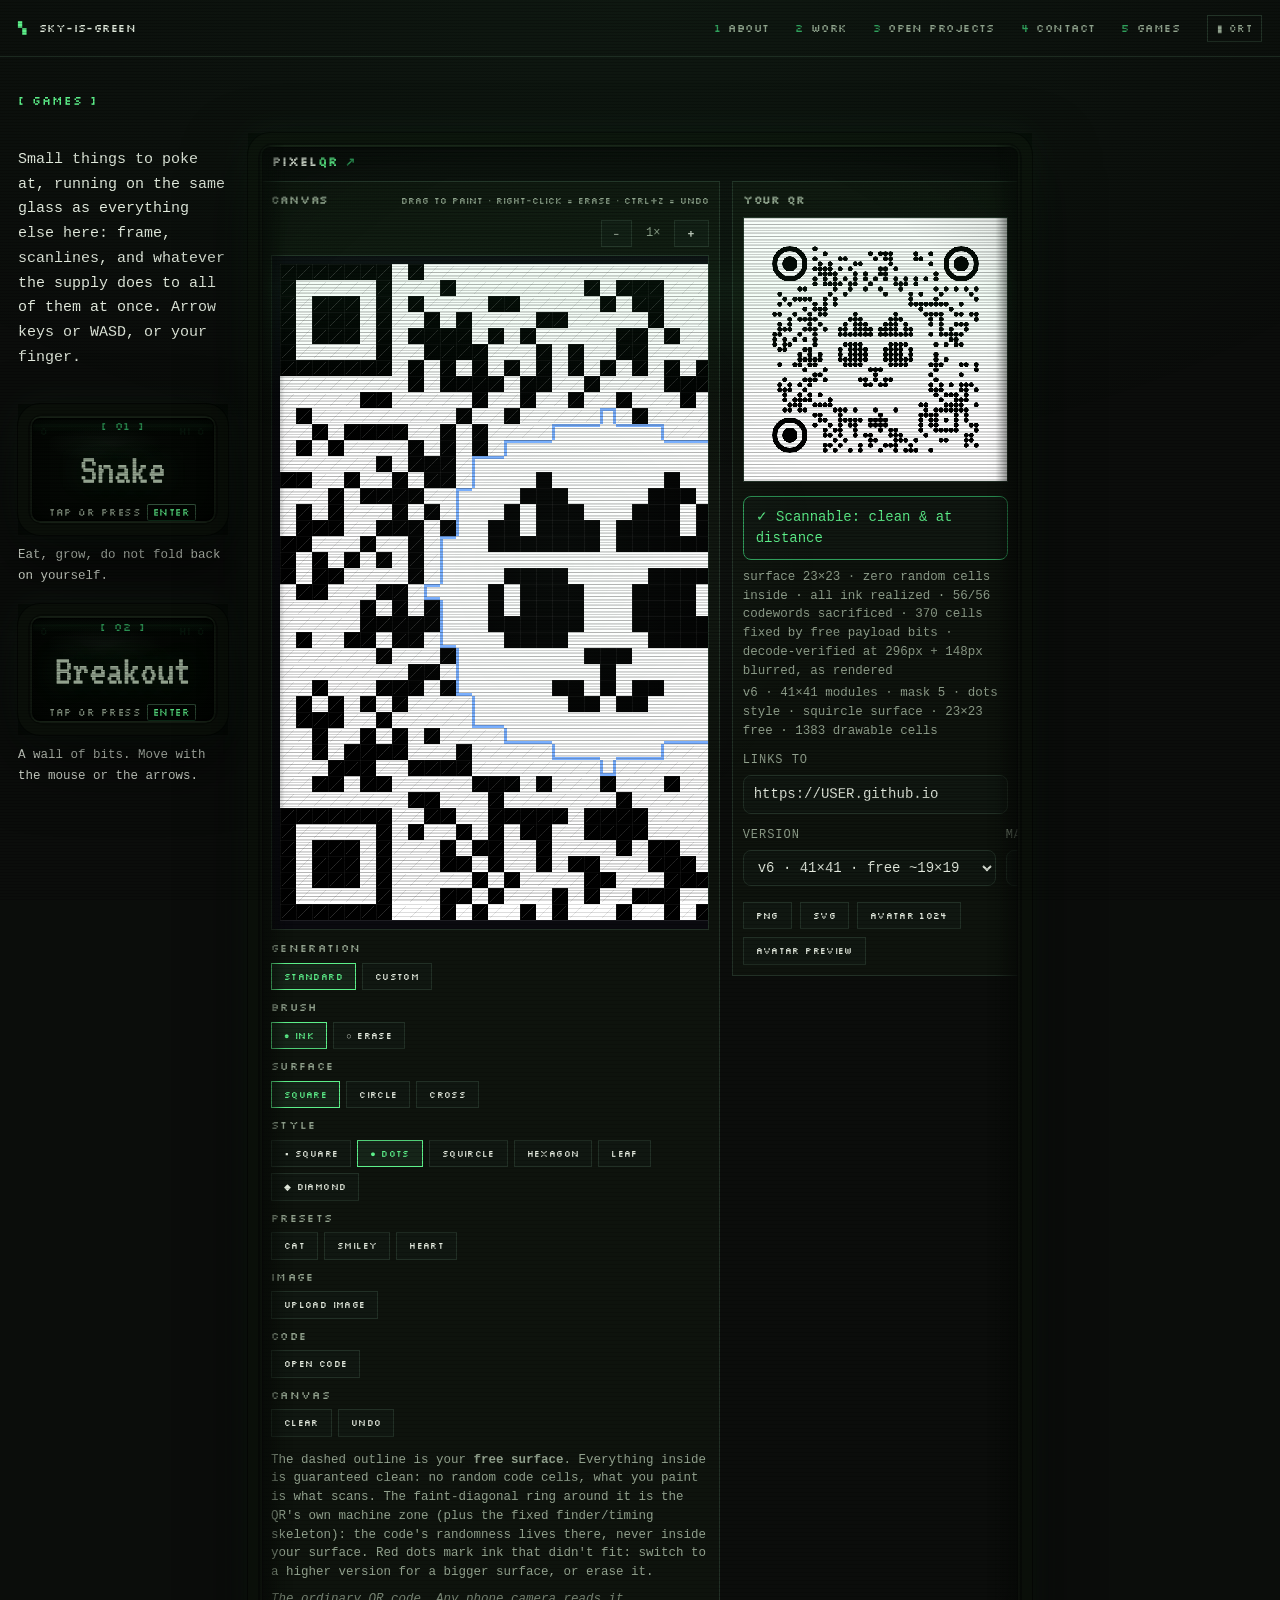
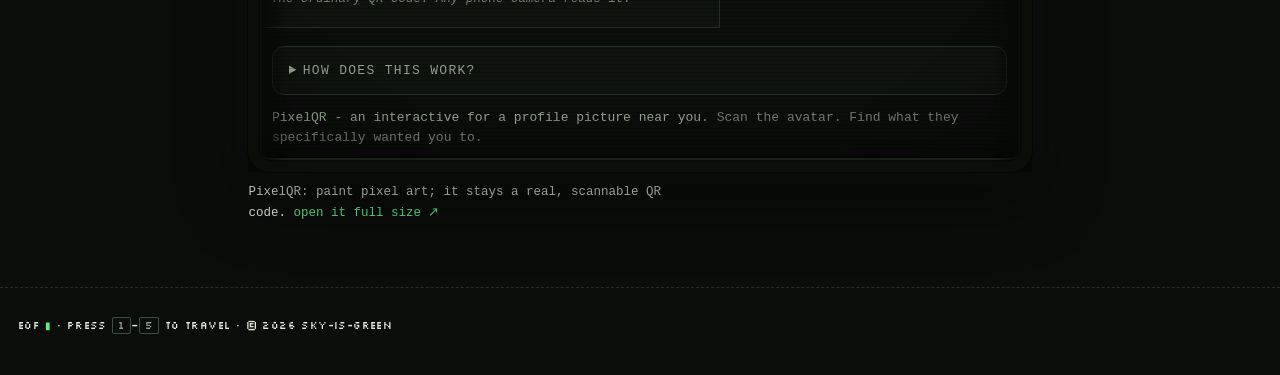
==== commit 3820b9e9: "The brand goes to the profile page "sky-is-green" at the top left now points at https://sky-is-green" ====
--- a/games/index.html
+++ b/games/index.html
@@ -12,7 +12,7 @@
 <a class="skip" href="#games">skip to content</a>
 
 <header class="bar wrap">
-  <a class="brand" href="../"><span class="brand-mark" aria-hidden="true">▚</span> sky-is-green</a>
+  <a class="brand" href="https://sky-is-green.github.io/"><span class="brand-mark" aria-hidden="true">▚</span> sky-is-green</a>
   <nav class="menu" aria-label="main menu">
     <a href="../#about"><span class="num" aria-hidden="true">1</span>about</a>
     <a href="../#work"><span class="num" aria-hidden="true">2</span>work</a>
